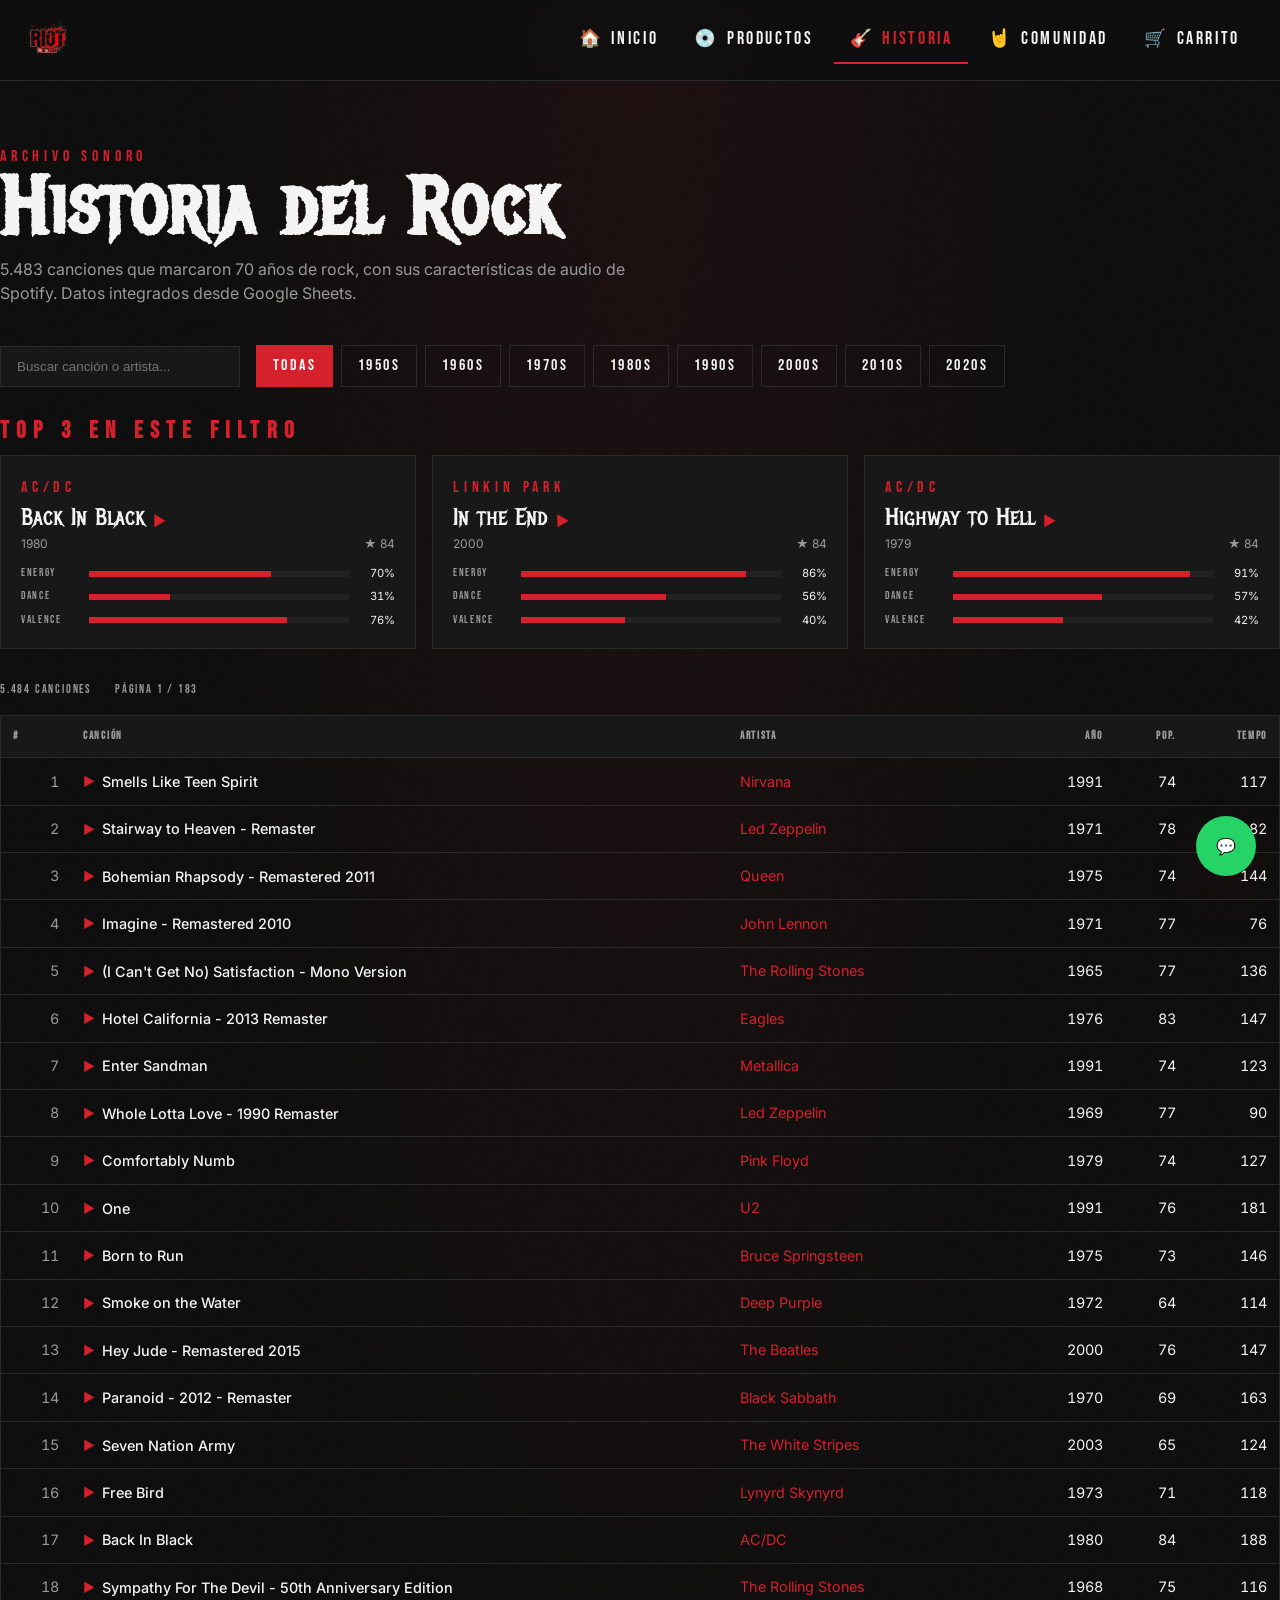
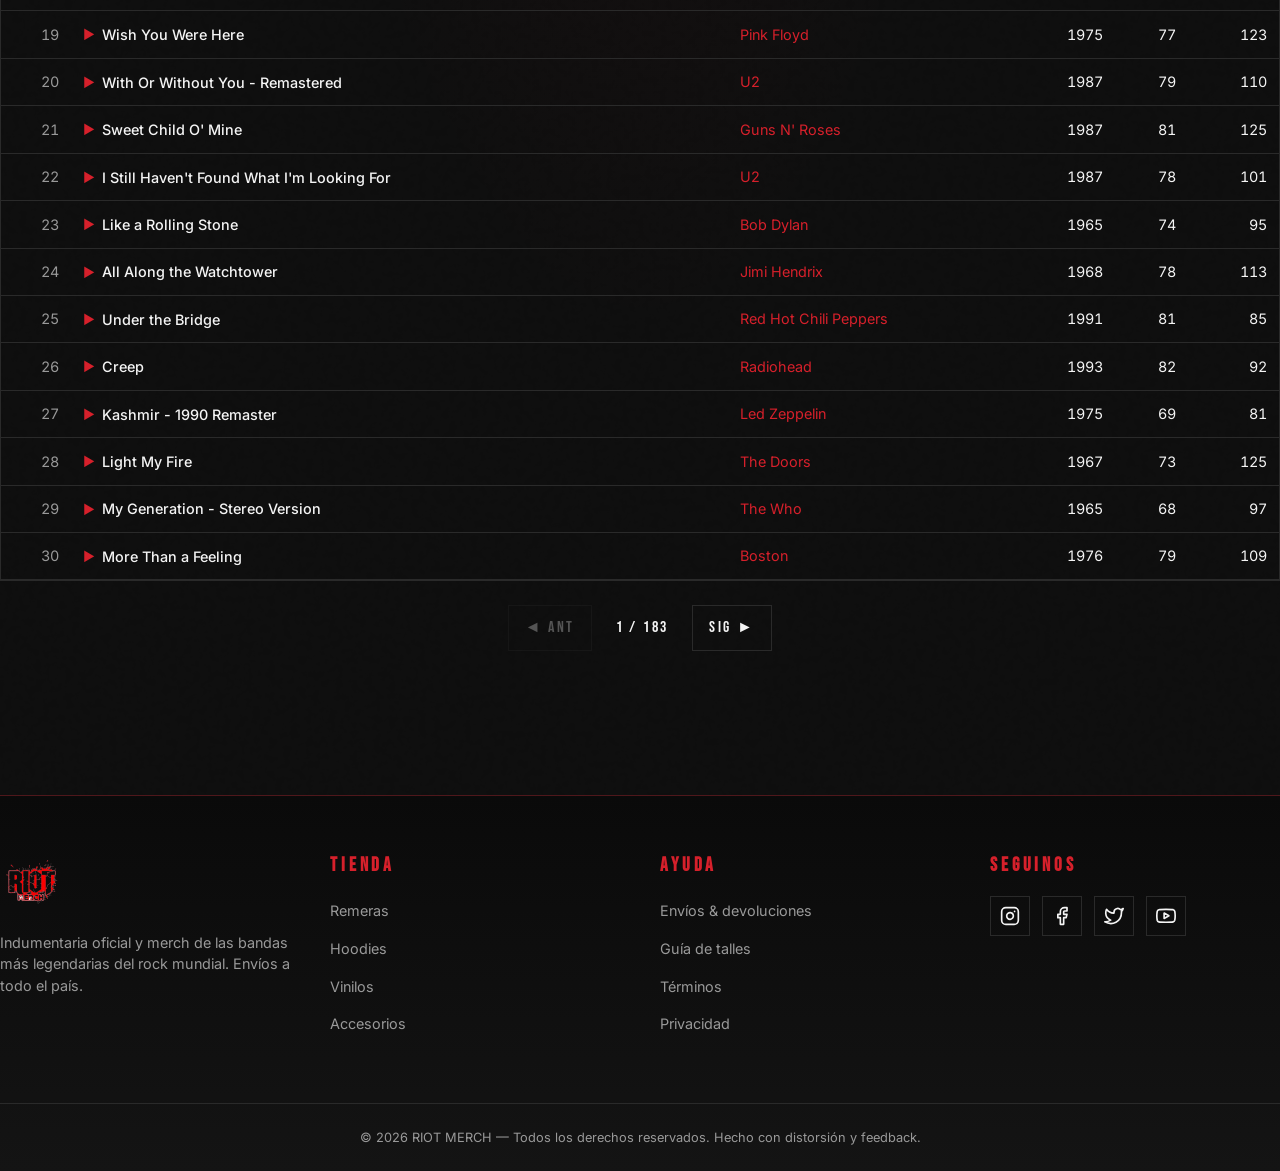
==== historia.html @ 7fb113df "Add files via upload primer commit" ====
<!doctype html>
<html lang="es">
<head>
<meta charset="UTF-8">
<meta name="viewport" content="width=device-width,initial-scale=1">
<title>Historia del Rock — RIOT MERCH</title>
<meta name="description" content="5.483 canciones que marcaron 70 años de rock con sus características de audio de Spotify. Datos en vivo.">
<link rel="stylesheet" href="css/styles.css">
<style>
  .hist-table{width:100%;border-collapse:collapse;font-size:.9rem}
  .hist-table th,.hist-table td{padding:.75rem;border-bottom:1px solid var(--border);text-align:left}
  .hist-table th{font-family:'Bebas Neue', sans-serif;letter-spacing:.15em;font-size:.7rem;color:var(--muted);text-transform:uppercase;background:var(--bg-2)}
  .hist-table tr:hover{background:var(--bg-2)}
  .hist-table td.num,.hist-table th.num{text-align:right;font-variant-numeric:tabular-nums}
  .hist-table .artist{color:var(--blood)}
  .bar-row{display:flex;align-items:center;gap:.5rem;font-size:.7rem;margin-top:.4rem}
  .bar-row .lbl{width:60px;color:var(--muted);font-family:'Bebas Neue', sans-serif;letter-spacing:.15em;text-transform:uppercase}
  .bar-row .bar{flex:1;height:6px;background:#222;overflow:hidden}
  .bar-row .bar > i{display:block;height:100%;background:var(--blood)}
  .bar-row .pct{width:38px;text-align:right;font-variant-numeric:tabular-nums}
  .feat-grid{display:grid;grid-template-columns:repeat(auto-fit,minmax(260px,1fr));gap:1rem;margin-bottom:2rem}
  .feat-card{background:var(--bg-2);border:1px solid var(--border);padding:1.25rem;transition:border-color .2s}
  .feat-card:hover{border-color:var(--blood)}
  .pager{display:flex;justify-content:center;align-items:center;gap:.5rem;margin-top:1.5rem}
  .pager button{font-family:'Bebas Neue', sans-serif;letter-spacing:.15em;padding:.6rem 1rem;border:1px solid var(--border);background:transparent;color:inherit;cursor:pointer}
  .pager button:hover:not(:disabled){border-color:var(--blood)}
  .pager button:disabled{opacity:.3;cursor:not-allowed}
  .stats-row{display:flex;flex-wrap:wrap;gap:1.5rem;margin-bottom:1rem;font-family:'Bebas Neue', sans-serif;letter-spacing:.15em;font-size:.75rem;color:var(--muted);text-transform:uppercase}
  .table-wrap{border:1px solid var(--border);overflow-x:auto}
  .loader{display:flex;justify-content:center;align-items:center;gap:.5rem;padding:4rem;color:var(--muted)}
  .spin{display:inline-block;width:18px;height:18px;border:2px solid var(--muted);border-top-color:var(--blood);border-radius:50%;animation:sp 1s linear infinite}
  .hp-spin{display:inline-block;width:10px;height:10px;border:2px solid var(--muted);border-top-color:var(--blood);border-radius:50%;animation:sp 1s linear infinite;vertical-align:middle}
  @keyframes sp{to{transform:rotate(360deg)}}
</style>
</head>
<body>

<header class="nav">
  <div class="container nav-inner">
    <a href="index.html"><img src="images/logo.png" alt="Riot Merch logo" class="nav-logo"></a>
    <nav class="nav-links">
      <a class="nav-link" data-page="index.html" href="index.html">🏠 <span class="label">Inicio</span></a>
      <a class="nav-link" data-page="productos.html" href="productos.html">💿 <span class="label">Productos</span></a>
      <a class="nav-link" data-page="historia.html" href="historia.html">🎸 <span class="label">Historia</span></a>
      <a class="nav-link" data-page="comunidad.html" href="comunidad.html">🤘 <span class="label">Comunidad</span></a>
      <a class="nav-link" data-page="carrito.html" href="carrito.html" style="position:relative">🛒 <span class="label">Carrito</span>
        <span id="cart-badge" class="cart-badge" style="display:none;position:absolute;top:-6px;right:-10px"></span>
      </a>
    </nav>
  </div>
</header>

<section class="block container">
  <header style="margin-bottom:2.5rem">
    <p class="eyebrow">ARCHIVO SONORO</p>
    <h1 style="font-size:clamp(2.5rem,7vw,5rem)">Historia del Rock</h1>
    <p style="color:var(--muted);max-width:640px;margin-top:.5rem">5.483 canciones que marcaron 70 años de rock, con sus características de audio de Spotify. Datos integrados desde Google Sheets.</p>
  </header>

  <div id="hist-status" class="loader"><span class="spin"></span> Cargando archivo...</div>

  <div id="hist-content" style="display:none">
    <div class="filters">
      <input id="hist-search" type="search" placeholder="Buscar canción o artista...">
      <div id="hist-decades" style="display:flex;flex-wrap:wrap;gap:.5rem"></div>
    </div>

    <h2 class="eyebrow" style="margin:1.5rem 0 .75rem">TOP 3 EN ESTE FILTRO</h2>
    <div id="hist-featured" class="feat-grid"></div>

    <div id="hist-stats" class="stats-row"></div>

    <div class="table-wrap">
      <table class="hist-table">
        <thead>
          <tr>
            <th>#</th><th>Canción</th><th>Artista</th>
            <th class="num">Año</th><th class="num">Pop.</th><th class="num">Tempo</th>
          </tr>
        </thead>
        <tbody id="hist-tbody"></tbody>
      </table>
    </div>

    <div class="pager">
      <button id="hist-prev">◄ ANT</button>
      <span id="hist-pageinfo" style="font-family:'Bebas Neue', sans-serif;letter-spacing:.15em;padding:0 1rem"></span>
      <button id="hist-next">SIG ►</button>
    </div>
  </div>
</section>

<footer class="foot">
  <div class="container foot-grid">
    <div>
      <img src="images/logo.png" alt="Riot Merch" style="height:64px;margin-bottom:1rem">
      <p style="color:var(--muted);font-size:.9rem">Indumentaria oficial y merch de las bandas más legendarias del rock mundial. Envíos a todo el país.</p>
    </div>
    <div>
      <h4>Tienda</h4>
      <ul class="foot-links">
        <li><a href="productos.html?cat=Remeras">Remeras</a></li>
        <li><a href="productos.html?cat=Hoodies">Hoodies</a></li>
        <li><a href="productos.html?cat=Vinilos">Vinilos</a></li>
        <li><a href="productos.html?cat=Accesorios">Accesorios</a></li>
      </ul>
    </div>
    <div>
      <h4>Ayuda</h4>
      <ul class="foot-links">
        <li><a href="ayuda.html#envios">Envíos & devoluciones</a></li>
        <li><a href="ayuda.html#talles">Guía de talles</a></li>
        <li><a href="ayuda.html#terminos">Términos</a></li>
        <li><a href="ayuda.html#privacidad">Privacidad</a></li>
      </ul>
    </div>
    <div>
      <h4>Seguinos</h4>
      <div class="socials">
        <a href="https://instagram.com" target="_blank" rel="noopener" aria-label="Instagram"><svg xmlns="http://www.w3.org/2000/svg" width="20" height="20" viewBox="0 0 24 24" fill="none" stroke="currentColor" stroke-width="2" stroke-linecap="round" stroke-linejoin="round"><rect x="2" y="2" width="20" height="20" rx="5" ry="5"/><path d="M16 11.37A4 4 0 1 1 12.63 8 4 4 0 0 1 16 11.37z"/><line x1="17.5" y1="6.5" x2="17.51" y2="6.5"/></svg></a>
        <a href="https://facebook.com" target="_blank" rel="noopener" aria-label="Facebook"><svg xmlns="http://www.w3.org/2000/svg" width="20" height="20" viewBox="0 0 24 24" fill="none" stroke="currentColor" stroke-width="2" stroke-linecap="round" stroke-linejoin="round"><path d="M18 2h-3a5 5 0 0 0-5 5v3H7v4h3v8h4v-8h3l1-4h-4V7a1 1 0 0 1 1-1h3z"/></svg></a>
        <a href="https://twitter.com" target="_blank" rel="noopener" aria-label="Twitter"><svg xmlns="http://www.w3.org/2000/svg" width="20" height="20" viewBox="0 0 24 24" fill="none" stroke="currentColor" stroke-width="2" stroke-linecap="round" stroke-linejoin="round"><path d="M23 3a10.9 10.9 0 0 1-3.14 1.53 4.48 4.48 0 0 0-7.86 3v1A10.66 10.66 0 0 1 3 4s-4 9 5 13a11.64 11.64 0 0 1-7 2c9 5 20 0 20-11.5a4.5 4.5 0 0 0-.08-.83A7.72 7.72 0 0 0 23 3z"/></svg></a>
        <a href="https://youtube.com" target="_blank" rel="noopener" aria-label="YouTube"><svg xmlns="http://www.w3.org/2000/svg" width="20" height="20" viewBox="0 0 24 24" fill="none" stroke="currentColor" stroke-width="2" stroke-linecap="round" stroke-linejoin="round"><path d="M22.54 6.42a2.78 2.78 0 0 0-1.94-2C18.88 4 12 4 12 4s-6.88 0-8.6.46a2.78 2.78 0 0 0-1.94 2A29 29 0 0 0 1 11.75a29 29 0 0 0 .46 5.33A2.78 2.78 0 0 0 3.4 19c1.72.46 8.6.46 8.6.46s6.88 0 8.6-.46a2.78 2.78 0 0 0 1.94-2 29 29 0 0 0 .46-5.25 29 29 0 0 0-.46-5.33z"/><polygon points="9.75 15.02 15.5 11.75 9.75 8.48 9.75 15.02"/></svg></a>
      </div>
    </div>
  </div>
  <p class="copy">© <span class="year"></span> RIOT MERCH — Todos los derechos reservados. Hecho con distorsión y feedback.</p>
</footer>

<a class="wa-fab" href="https://wa.me/5491100000000" target="_blank" rel="noopener" aria-label="WhatsApp">💬</a>

<script>document.querySelectorAll(".year").forEach(e => e.textContent = new Date().getFullYear());</script>
<script src="js/main.js"></script>
<script src="js/rock-data.js"></script>
<script src="js/historia.js"></script>
</body>
</html>
---- css/styles.css ----
/* ============================================
   RIOT MERCH — Static Site Stylesheet
   Rock / Grunge design system
   ============================================ */

@import url('https://fonts.googleapis.com/css2?family=Bebas+Neue&family=Metal+Mania&family=Inter:wght@300;400;500;600;700&display=swap');

:root {
  --bg: #0f0f0f;
  --bg-2: #181818;
  --fg: #f4f4f4;
  --muted: #999;
  --border: #2a2a2a;
  --blood: #d6202b;
  --blood-deep: #8a1218;
  --blood-glow: #ff3b3b;
  --accent: #ffb800;
  --bone: #f0e9d6;
  --shadow-blood: 0 20px 60px -20px rgba(214,32,43,.6);
  --shadow-hard: 8px 8px 0 var(--blood);
}

* { box-sizing: border-box; margin: 0; padding: 0; }

html { scroll-behavior: smooth; }

body {
  font-family: 'Inter', sans-serif;
  background: var(--bg);
  color: var(--fg);
  line-height: 1.5;
  background-image:
    radial-gradient(ellipse at top, rgba(214,32,43,.08), transparent 50%),
    url("data:image/svg+xml,%3Csvg viewBox='0 0 200 200' xmlns='http://www.w3.org/2000/svg'%3E%3Cfilter id='n'%3E%3CfeTurbulence type='fractalNoise' baseFrequency='0.85' numOctaves='3'/%3E%3CfeColorMatrix values='0 0 0 0 0 0 0 0 0 0 0 0 0 0 0 0 0 0 0.06 0'/%3E%3C/filter%3E%3Crect width='100%25' height='100%25' filter='url(%23n)'/%3E%3C/svg%3E");
  -webkit-font-smoothing: antialiased;
}

img { max-width: 100%; display: block; }
a { color: inherit; text-decoration: none; }
button { font: inherit; cursor: pointer; border: 0; background: none; color: inherit; }

h1, h2, h3, .display { font-family: 'Metal Mania', 'Bebas Neue', sans-serif; letter-spacing: .02em; line-height: 1; }
.stencil { font-family: 'Bebas Neue', sans-serif; letter-spacing: .15em; }

.container { max-width: 1280px; margin: 0 auto; padding: 0 1.5rem; }

/* === NAVBAR === */
.nav {
  position: sticky; top: 0; z-index: 50;
  background: rgba(15,15,15,.85);
  backdrop-filter: blur(10px);
  border-bottom: 1px solid var(--border);
}
.nav-inner { display: flex; align-items: center; justify-content: space-between; height: 80px; }
.nav-logo { height: 48px; animation: flicker 3s infinite; }
.nav-links { display: flex; gap: .25rem; }
.nav-link {
  font-family: 'Bebas Neue', sans-serif; font-size: 1.1rem; letter-spacing: .15em;
  padding: .6rem 1rem; border-bottom: 2px solid transparent;
  display: flex; align-items: center; gap: .5rem; transition: .2s;
}
.nav-link:hover, .nav-link.active { color: var(--blood); border-bottom-color: var(--blood); }
.cart-badge {
  background: var(--blood); color: #fff; font-size: .7rem; font-weight: 700;
  border-radius: 999px; min-width: 1.2rem; height: 1.2rem;
  display: inline-flex; align-items: center; justify-content: center; padding: 0 .35rem;
}

/* === HERO === */
.hero { position: relative; min-height: 90vh; display: flex; align-items: center; overflow: hidden;
  -webkit-mask-image: linear-gradient(to bottom, #000 85%, transparent 100%);
          mask-image: linear-gradient(to bottom, #000 85%, transparent 100%);
}
.hero-bg { position: absolute; inset: 0; width: 100%; height: 100%; object-fit: cover; opacity: .7; }
.hero-overlay { position: absolute; inset: 0; background: linear-gradient(to right, var(--bg), rgba(15,15,15,.7), transparent); }
.hero-content { position: relative; z-index: 2; padding: 5rem 0; }
.stamp {
  display: inline-block; border: 2px solid var(--blood); color: var(--blood);
  padding: .25rem .75rem; transform: rotate(-3deg);
  font-family: 'Bebas Neue', sans-serif; letter-spacing: .15em; animation: flicker 3s infinite;
}
.hero h1 {
  font-size: clamp(3rem, 9vw, 8rem); margin: 1.5rem 0; max-width: 900px;
  text-shadow: 2px 0 var(--blood), -2px 0 rgba(255,184,0,.6);
}
.hero h1 .red { color: var(--blood); }
.hero p { max-width: 540px; font-size: 1.125rem; color: rgba(244,244,244,.85); }

/* === BUTTONS === */
.btn {
  display: inline-block; padding: .85rem 1.75rem;
  font-family: 'Bebas Neue', sans-serif; font-size: 1.1rem; letter-spacing: .15em;
  transition: .2s; border: 2px solid transparent;
}
.btn-blood { background: var(--blood); color: #fff; box-shadow: var(--shadow-hard); }
.btn-blood:hover { background: var(--blood-glow); box-shadow: var(--shadow-blood); }
.btn-ghost { border-color: var(--fg); }
.btn-ghost:hover { background: var(--fg); color: var(--bg); }
.btn-row { display: flex; flex-wrap: wrap; gap: 1rem; margin-top: 2rem; }

/* === MARQUEE === */
.marquee { background: var(--blood); color: #fff; padding: .75rem 0; overflow: hidden; border-block: 2px solid var(--bg); }
.marquee-track { display: flex; white-space: nowrap; animation: marquee 30s linear infinite; }
.marquee span { font-family: 'Bebas Neue', sans-serif; letter-spacing: .3em; font-size: 1.1rem; margin: 0 2rem; }

/* === SECTIONS === */
section.block { padding: 4rem 0; }
.section-head { display: flex; align-items: end; justify-content: space-between; border-bottom: 1px solid rgba(214,32,43,.4); padding-bottom: .75rem; margin-bottom: 2rem; }
.eyebrow { font-family: 'Bebas Neue', sans-serif; letter-spacing: .3em; color: var(--blood); }
.section-head h2 { font-size: clamp(2.5rem, 6vw, 5rem); }

/* === TRUST === */
.trust { display: grid; grid-template-columns: repeat(auto-fit, minmax(220px,1fr)); gap: 1.5rem; padding: 3rem 0; text-align: center; }
.trust > div { border: 1px solid var(--border); padding: 1.5rem; transition: .2s; }
.trust > div:hover { border-color: var(--blood); }
.trust-icon { color: var(--blood); font-size: 2rem; margin-bottom: .75rem; }
.trust .stencil { font-size: 1rem; }
.trust small { display: block; color: var(--muted); margin-top: .25rem; }

/* === GRID PRODUCTS === */
.grid { display: grid; gap: 1.5rem; grid-template-columns: repeat(auto-fill, minmax(260px, 1fr)); }
.card {
  position: relative; background: var(--bg-2); border: 1px solid var(--border);
  transition: .3s; overflow: hidden;
}
.card:hover { border-color: var(--blood); transform: translateY(-2px); }
.card-img { aspect-ratio: 1/1; overflow: hidden; background: #000; }
.card-img img { width: 100%; height: 100%; object-fit: cover; transition: transform .5s; }
.card:hover .card-img img { transform: scale(1.08); }
.card-body { padding: 1.25rem; }
.card-band { font-family: 'Bebas Neue', sans-serif; letter-spacing: .2em; color: var(--blood); font-size: .8rem; }
.card-name { font-family: 'Metal Mania', sans-serif; font-size: 1.6rem; margin-top: .25rem; line-height: 1; }
.card-foot { display: flex; justify-content: space-between; align-items: center; margin-top: 1rem; }
.price { font-size: 1.2rem; font-weight: 700; }
.tag-new { position: absolute; top: .75rem; right: .75rem; background: var(--blood); color: #fff; padding: .15rem .5rem; font-family: 'Bebas Neue', sans-serif; letter-spacing: .15em; font-size: .75rem; z-index: 2; }
.tag-stamp { position: absolute; top: .75rem; left: .75rem; z-index: 2; background: rgba(15,15,15,.85); }

/* === FILTERS === */
.filters { display: flex; flex-wrap: wrap; gap: 1rem; margin-bottom: 2rem; align-items: center; }
.filters input[type="search"] {
  flex: 0 0 auto; min-width: 240px; padding: .75rem 1rem;
  background: var(--bg-2); border: 1px solid var(--border); color: var(--fg);
}
.filters input[type="search"]:focus { outline: 0; border-color: var(--blood); }
.chip {
  font-family: 'Bebas Neue', sans-serif; letter-spacing: .15em;
  padding: .5rem 1rem; border: 1px solid var(--border); transition: .2s;
}
.chip:hover { border-color: var(--blood); }
.chip.active { background: var(--blood); border-color: var(--blood); color: #fff; }

/* === SPOTIFY === */
.spotify-wrap { border: 2px solid var(--blood); box-shadow: var(--shadow-blood); }
.spotify-wrap iframe { display: block; width: 100%; height: 380px; border: 0; }

/* === REVIEWS === */
.reviews { display: grid; gap: 1.5rem; grid-template-columns: repeat(auto-fit, minmax(240px,1fr)); }
.review { background: var(--bg-2); border: 1px solid var(--border); padding: 1.5rem; transition: .2s; }
.review:hover { border-color: var(--blood); transform: translateY(-3px); }
.stars { color: var(--blood); margin-bottom: .5rem; letter-spacing: .15em; }
.review p { font-style: italic; margin-bottom: 1rem; opacity: .9; }
.review footer { font-family: 'Bebas Neue', sans-serif; letter-spacing: .15em; font-size: .9rem; }
.review footer .name { color: var(--blood); }

/* === CTA === */
.cta { padding: 3rem 1.5rem; text-align: center;
  background: linear-gradient(135deg, var(--blood-deep), var(--blood) 50%, var(--blood-glow));
  box-shadow: var(--shadow-blood);
}
.cta h2 { color: #fff; font-size: clamp(2rem, 5vw, 3.5rem); }
.cta p { color: rgba(255,255,255,.9); margin: 1rem auto; max-width: 480px; }
.cta-form { display: flex; gap: .75rem; max-width: 460px; margin: 1.5rem auto 0; flex-wrap: wrap; }
.cta-form input { flex: 1 1 220px; padding: .85rem 1rem; background: var(--bg); color: var(--fg); border: 2px solid var(--bg); }
.cta-form input:focus { outline: 0; border-color: var(--accent); }
.cta-form button { background: var(--bg); color: var(--fg); padding: .85rem 1.5rem; font-family: 'Bebas Neue', sans-serif; letter-spacing: .15em; transition: .2s; }
.cta-form button:hover { background: var(--fg); color: var(--bg); }

/* === CART === */
.cart-grid { display: grid; gap: 2.5rem; grid-template-columns: 1fr; }
@media (min-width: 900px) { .cart-grid { grid-template-columns: 2fr 1fr; } }
.cart-item { display: flex; gap: 1rem; background: var(--bg-2); border: 1px solid var(--border); padding: 1rem; margin-bottom: 1rem; transition: .2s; }
.cart-item:hover { border-color: var(--blood); }
.cart-item img { width: 110px; height: 110px; object-fit: cover; }
.cart-item-info { flex: 1; }
.qty { display: inline-flex; border: 1px solid var(--border); }
.qty button { padding: .4rem .6rem; transition: .2s; }
.qty button:hover { background: var(--blood); color: #fff; }
.qty span { padding: .4rem 1rem; font-family: 'Bebas Neue', sans-serif; }
.icon-btn { background: none; color: var(--muted); }
.icon-btn:hover { color: var(--blood); }
.summary { background: var(--bg-2); border: 2px solid var(--blood); padding: 1.5rem; box-shadow: var(--shadow-blood); height: fit-content; }
.summary h2 { font-size: 2rem; margin-bottom: 1rem; }
.row { display: flex; justify-content: space-between; padding: .35rem 0; color: var(--muted); }
.row.total { border-top: 1px solid var(--border); padding-top: 1rem; margin-top: .75rem; color: var(--fg); font-family: 'Metal Mania', sans-serif; font-size: 1.8rem; }
.row.total .price { color: var(--blood); }
.btn-block { width: 100%; margin-top: 1.5rem; padding: 1rem; font-size: 1.1rem; }

/* === FOOTER === */
.foot { background: linear-gradient(180deg, #0a0a0a, #141414); border-top: 1px solid rgba(214,32,43,.3); margin-top: 5rem; }
.foot-grid { display: grid; gap: 2.5rem; grid-template-columns: repeat(auto-fit, minmax(200px,1fr)); padding: 3.5rem 0; }
.foot h4 { font-family: 'Bebas Neue', sans-serif; letter-spacing: .2em; color: var(--blood); margin-bottom: 1rem; font-size: 1.2rem; }
.foot ul { list-style: none; }
.foot li { color: var(--muted); padding: .25rem 0; font-size: .9rem; }
.socials { display: flex; gap: .75rem; }
.socials a { display: inline-flex; align-items: center; justify-content: center; width: 40px; height: 40px; border: 1px solid var(--border); transition: .2s; }
.socials a:hover { border-color: var(--blood); color: var(--blood); }
.copy { border-top: 1px solid var(--border); padding: 1.5rem; text-align: center; color: var(--muted); font-size: .8rem; }

/* === WHATSAPP FAB === */
.wa-fab {
  position: fixed; bottom: 1.5rem; right: 1.5rem; z-index: 60;
  background: #25D366; color: #000;
  width: 60px; height: 60px; border-radius: 999px;
  display: flex; align-items: center; justify-content: center;
  box-shadow: var(--shadow-blood); transition: .2s;
  animation: pulse 2s infinite;
}
.wa-fab:hover { transform: scale(1.1); }

/* === TOAST === */
.toast { position: fixed; bottom: 6rem; right: 1.5rem; z-index: 100;
  background: var(--bg-2); border-left: 4px solid var(--blood);
  padding: 1rem 1.25rem; box-shadow: var(--shadow-blood);
  transform: translateX(120%); transition: transform .3s;
}
.toast.show { transform: translateX(0); }
.toast strong { color: var(--blood); display: block; font-family: 'Bebas Neue', sans-serif; letter-spacing: .15em; }

/* === EMPTY === */
.empty { text-align: center; padding: 5rem 1rem; }
.empty-icon { color: var(--blood); font-size: 4rem; margin-bottom: 1rem; }

/* === ANIMATIONS === */
@keyframes flicker { 0%,100%{opacity:1} 45%{opacity:1} 50%{opacity:.6} 55%{opacity:1} }
@keyframes marquee { from{transform:translateX(0)} to{transform:translateX(-50%)} }
@keyframes pulse { 0%,100%{box-shadow:0 0 0 0 rgba(214,32,43,.6)} 50%{box-shadow:0 0 0 16px rgba(214,32,43,0)} }
@keyframes fadeUp { from{opacity:0; transform:translateY(20px)} to{opacity:1; transform:translateY(0)} }
.fade-up { animation: fadeUp .6s ease-out both; }

/* responsive */
@media (max-width: 640px) {
  .nav-link span.label { display: none; }
  .section-head { flex-direction: column; align-items: flex-start; gap: .5rem; }
}


/* Footer links */
.foot-links { list-style: none; padding: 0; margin: 0; }
.foot-links li { margin-bottom: .5rem; }
.foot-links a { color: var(--muted); font-size: .9rem; text-decoration: none; transition: color .2s; }
.foot-links a:hover { color: var(--blood); }
.socials a svg { display: block; }

.help-block { border-left: 3px solid var(--blood); padding: 1rem 1.5rem; margin-bottom: 2rem; background: rgba(255,255,255,0.02); }
.help-block h2 { font-family: 'Bebas Neue', sans-serif; font-size: 2rem; color: var(--blood); margin-bottom: .5rem; letter-spacing: .05em; }
.help-block p { color: var(--muted); line-height: 1.6; }

/* ============ FAN VIDEOS ============ */
.fan-grid { display: grid; grid-template-columns: repeat(auto-fill, minmax(300px, 1fr)); gap: 1.5rem; }
.fan-card { border: 2px solid var(--border, #2a2a2a); background: var(--card, #0e0e0e); transition: border-color .2s, transform .2s; }
.fan-card:hover { border-color: var(--blood); }
.fan-media { position: relative; aspect-ratio: 16/9; background: #000; overflow: hidden; cursor: pointer; }
.fan-thumb { width: 100%; height: 100%; object-fit: cover; opacity: .8; transition: opacity .3s, transform .5s; display: block; }
.fan-card:hover .fan-thumb { opacity: 1; transform: scale(1.05); }
.fan-overlay { position: absolute; inset: 0; display: flex; align-items: center; justify-content: center; background: rgba(0,0,0,.25); transition: background .2s; }
.fan-card:hover .fan-overlay { background: rgba(0,0,0,.15); }
.fan-play { background: var(--blood); color: #fff; width: 70px; height: 70px; border-radius: 50%; display: inline-flex; align-items: center; justify-content: center; font-size: 28px; box-shadow: 0 0 30px rgba(220,38,38,.5); transition: transform .2s; }
.fan-card:hover .fan-play { transform: scale(1.1); }
.fan-active .fan-overlay, .fan-active .fan-thumb, .fan-active .fan-tag { display: none; }
.fan-tag { position: absolute; top: .75rem; left: .75rem; background: var(--blood); color: #fff; font-family: 'Bebas Neue', sans-serif; letter-spacing: .15em; font-size: .75rem; padding: .25rem .6rem; }
.fan-body { padding: 1.25rem; }
.fan-band { font-family: 'Bebas Neue', sans-serif; letter-spacing: .25em; color: var(--blood); font-size: .85rem; margin: 0; }
.fan-name { font-family: 'Bebas Neue', sans-serif; font-size: 1.6rem; margin: .25rem 0 .25rem; letter-spacing: .03em; }
.fan-loc { color: var(--muted); font-size: .9rem; margin: 0 0 .75rem; }
.fan-prod { font-size: .8rem; padding-top: .75rem; border-top: 1px solid var(--border, #2a2a2a); margin: 0; color: var(--muted); }
.fan-prod span { color: #eee; }
.fan-hero { position: relative; padding: 4rem 0; border-bottom: 1px solid var(--border, #2a2a2a); background: linear-gradient(135deg, rgba(220,38,38,.18), transparent 60%); }
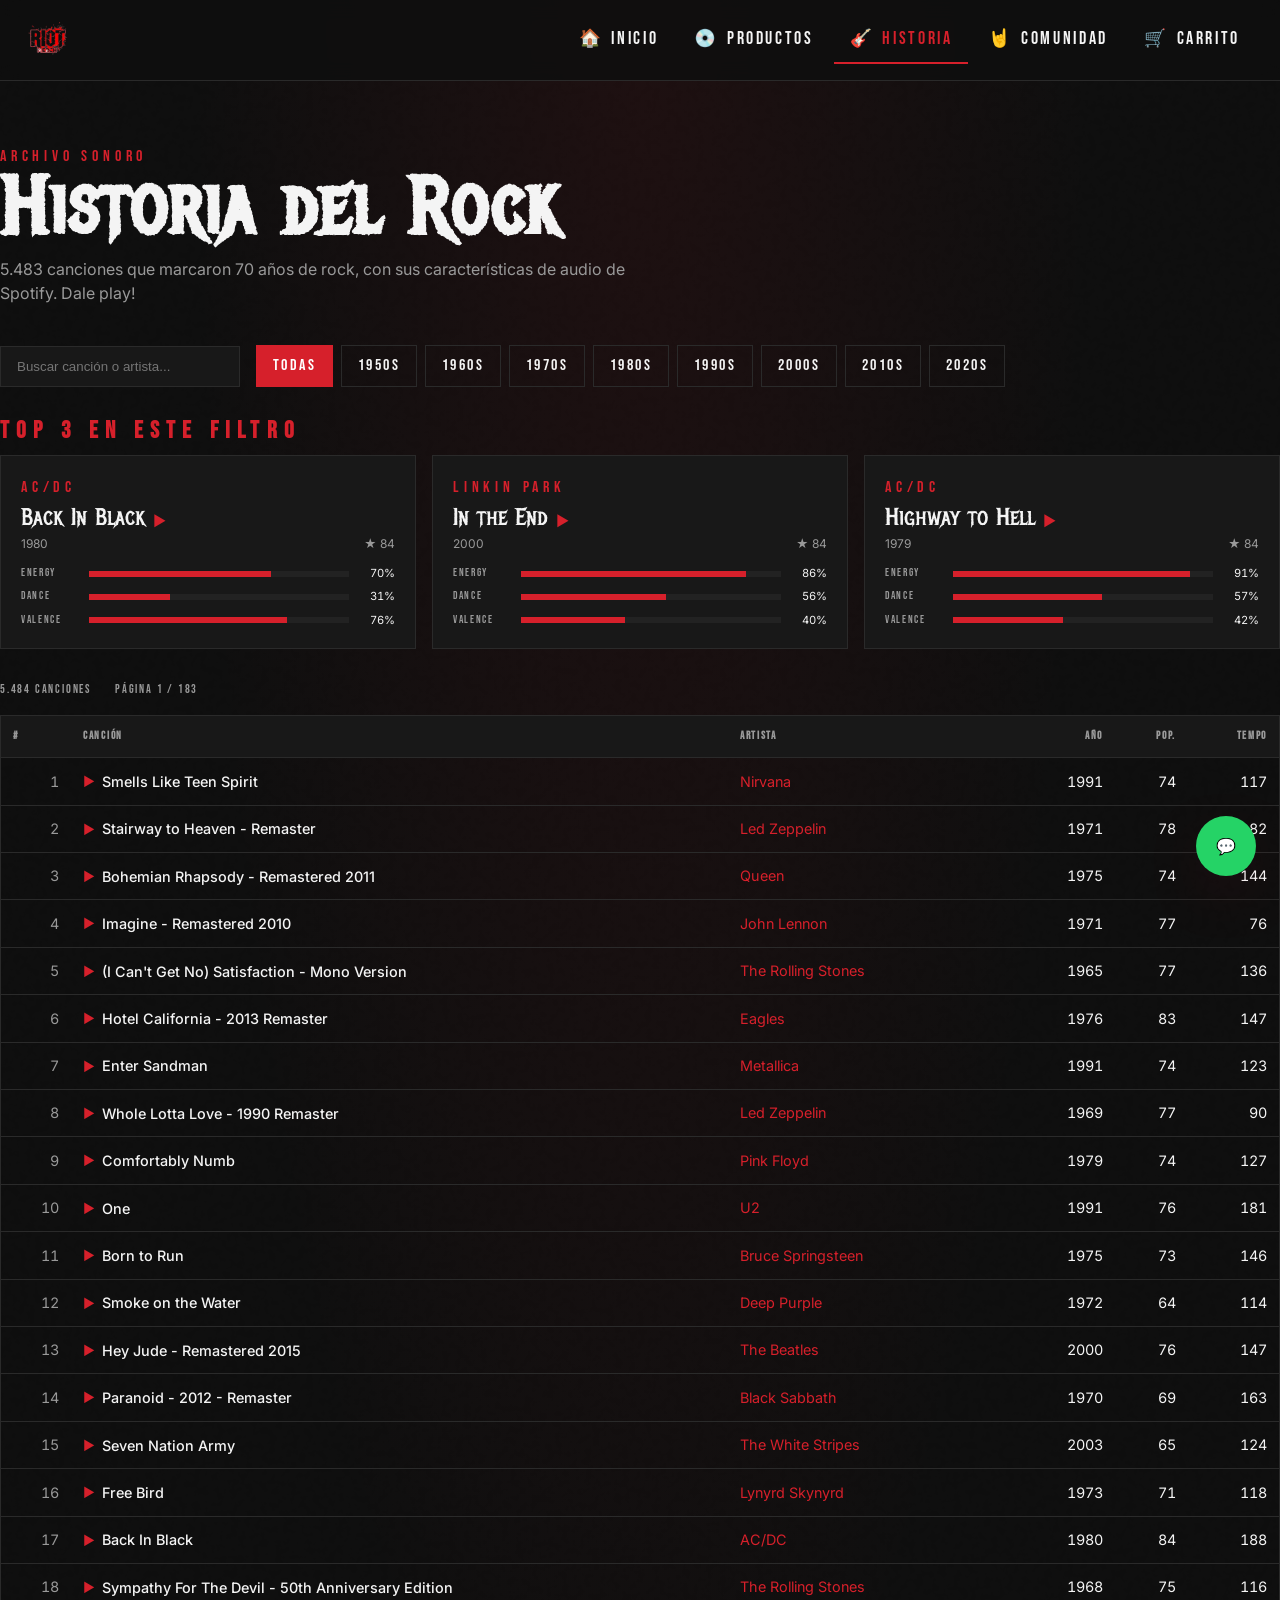
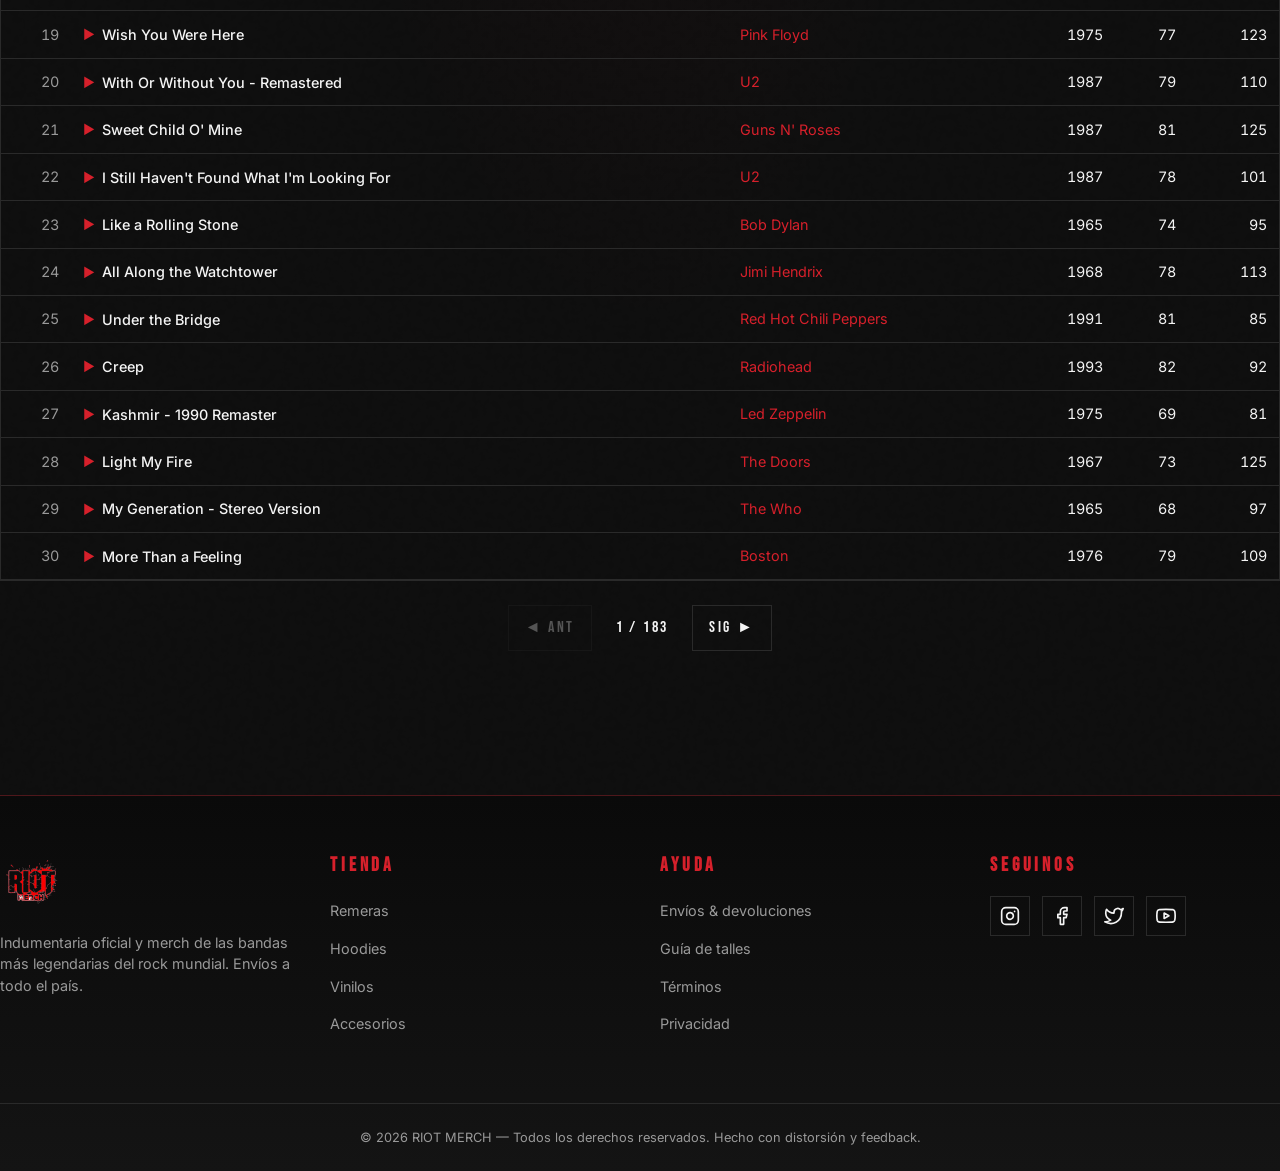
==== commit 9bafc84c: "Modify description to include 'Dale play!' Updated description text to encourage user interaction." ====
--- a/historia.html
+++ b/historia.html
@@ -54,7 +54,7 @@
   <header style="margin-bottom:2.5rem">
     <p class="eyebrow">ARCHIVO SONORO</p>
     <h1 style="font-size:clamp(2.5rem,7vw,5rem)">Historia del Rock</h1>
-    <p style="color:var(--muted);max-width:640px;margin-top:.5rem">5.483 canciones que marcaron 70 años de rock, con sus características de audio de Spotify. Datos integrados desde Google Sheets.</p>
+    <p style="color:var(--muted);max-width:640px;margin-top:.5rem">5.483 canciones que marcaron 70 años de rock, con sus características de audio de Spotify. Dale play!</p>
   </header>
 
   <div id="hist-status" class="loader"><span class="spin"></span> Cargando archivo...</div>
